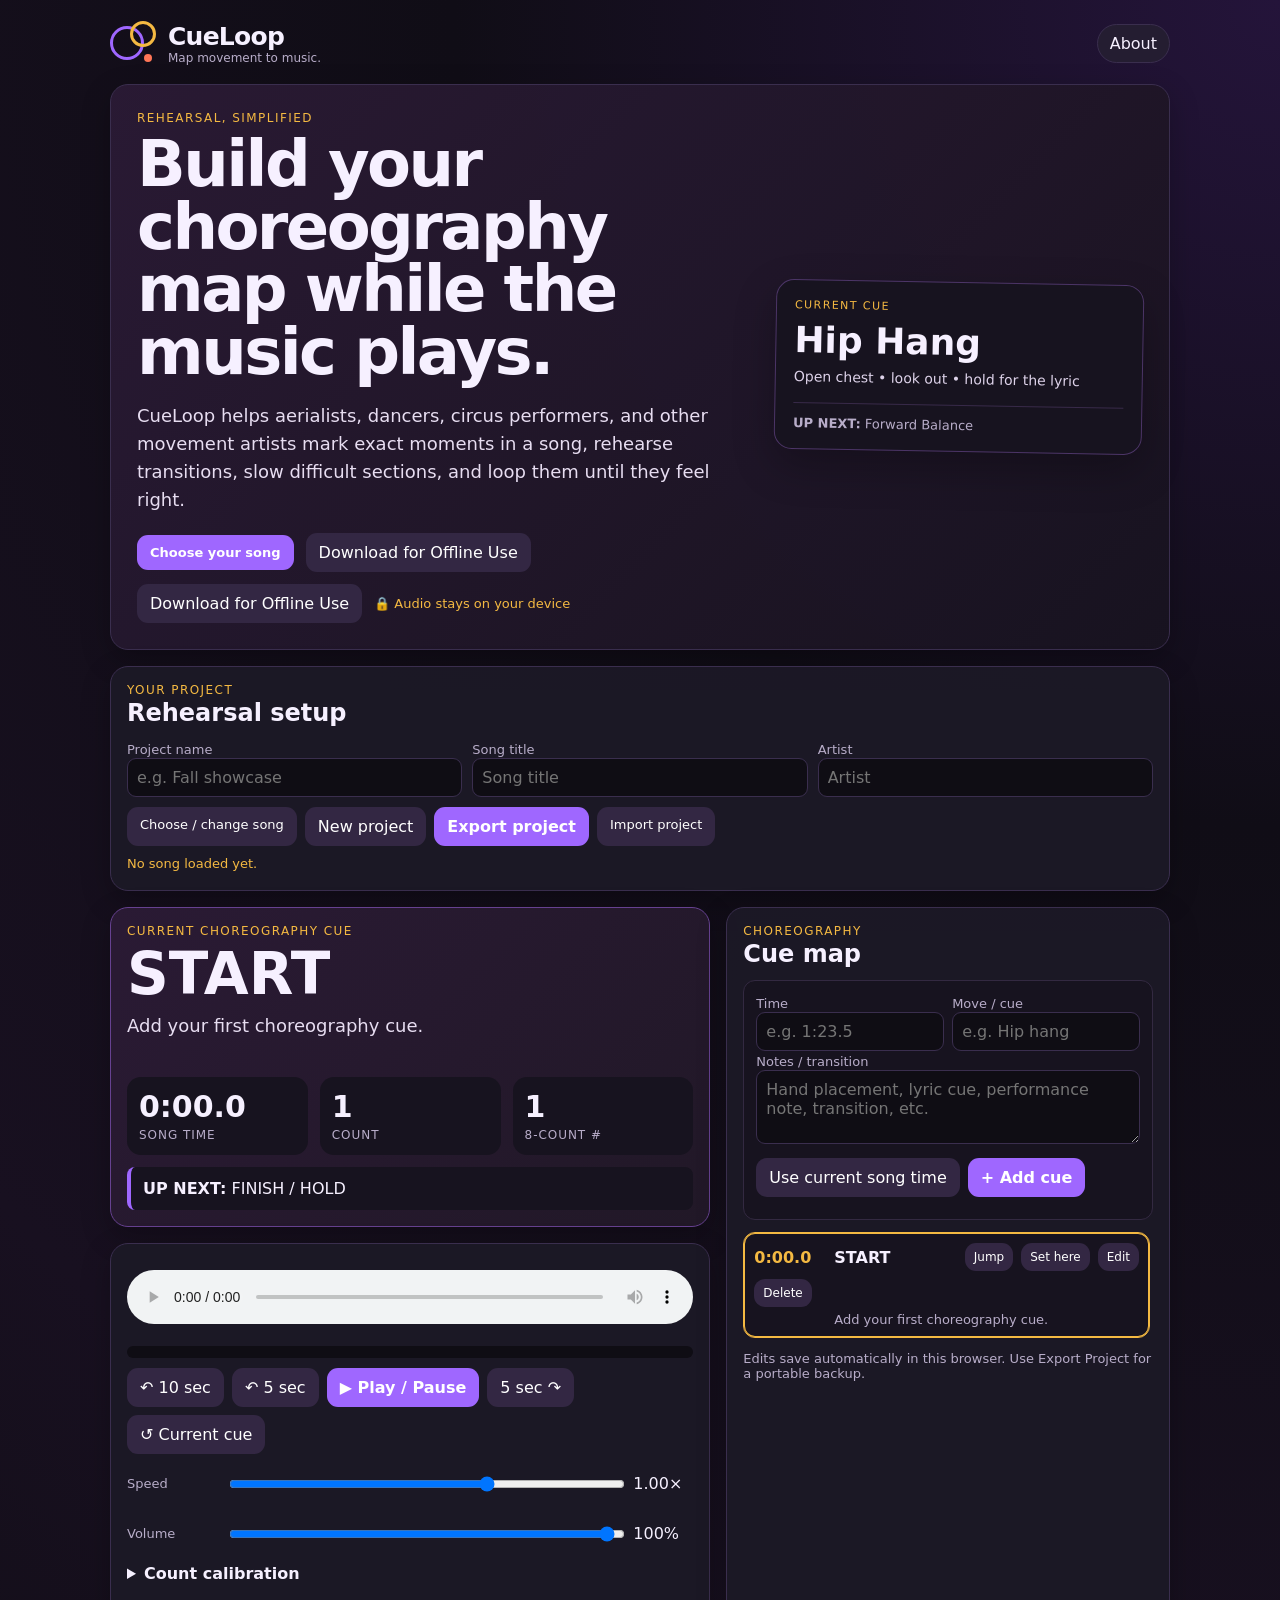
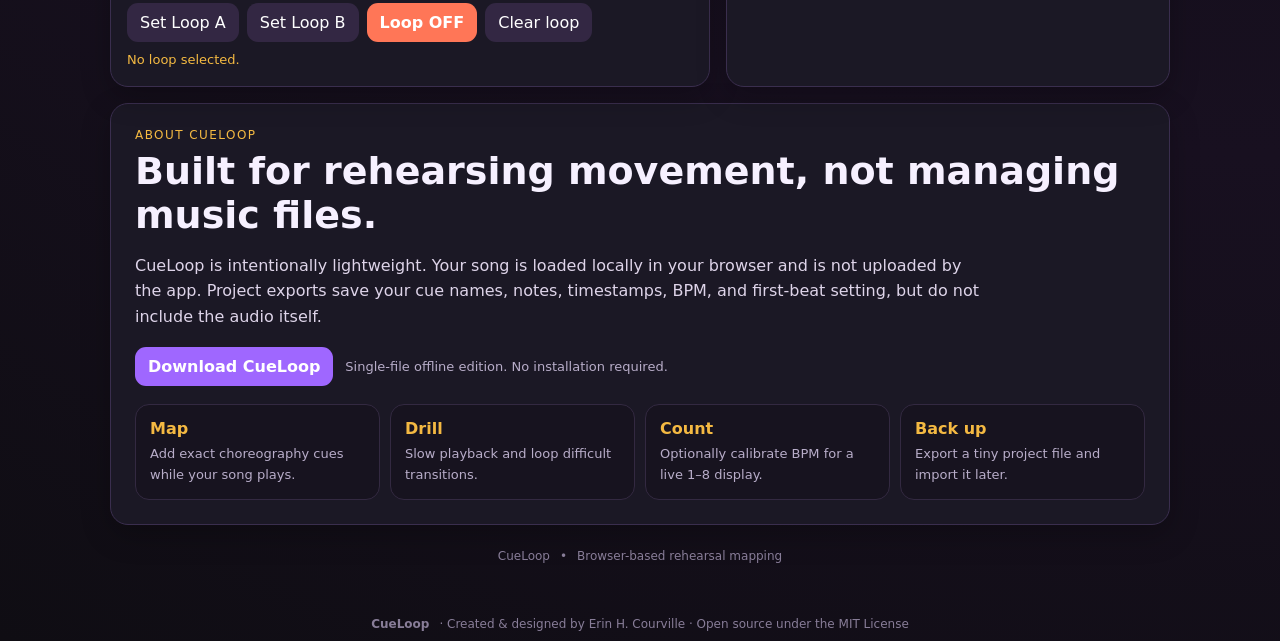
==== index.html @ 24e7c940 "Update index.html added attribution" ====
<!doctype html>
<html lang="en">
<head>
<meta charset="utf-8">
<meta name="viewport" content="width=device-width,initial-scale=1">
<meta name="theme-color" content="#17131f">
<meta name="description" content="CueLoop is a browser-based rehearsal tool for mapping choreography to music, slowing sections, and looping transitions.">
<title>CueLoop — Map movement to music</title>
<link rel="stylesheet" href="styles.css">
</head>
<body>
<div class="wrap">
  <header class="topbar">
    <div class="brand">
      <div class="brandmark" aria-hidden="true">
        <span class="ring ring1"></span>
        <span class="ring ring2"></span>
        <span class="dot"></span>
      </div>
      <div>
        <div class="brandname">CueLoop</div>
        <div class="tagline">Map movement to music.</div>
      </div>
    </div>
    <a class="aboutLink" href="#about">About</a>
  </header>

  <section class="landing card">
    <div class="landing-copy">
      <div class="eyebrow">Rehearsal, simplified</div>
      <h1>Build your choreography map while the music plays.</h1>
      <p>
        CueLoop helps aerialists, dancers, circus performers, and other movement artists
        mark exact moments in a song, rehearse transitions, slow difficult sections, and
        loop them until they feel right.
      </p>
      <div class="landing-actions">
        <label class="fileButton primary large" for="audioFile">Choose your song</label>
        <a class="fileButton large downloadButton" href="CueLoop.html" download>
  Download for Offline Use
</a>
        <a class="fileButton large downloadButton" href="CueLoop.html" download>Download for Offline Use</a>
        <span class="privacy">🔒 Audio stays on your device</span>
      </div>
    </div>
    <div class="mini-demo" aria-label="Example rehearsal cue display">
      <div class="mini-label">CURRENT CUE</div>
      <div class="mini-cue">Hip Hang</div>
      <div class="mini-note">Open chest • look out • hold for the lyric</div>
      <div class="mini-next"><b>UP NEXT:</b> Forward Balance</div>
    </div>
  </section>

  <section class="card project-card">
    <div class="sectionHeading">
      <div>
        <div class="eyebrow">Your project</div>
        <h2>Rehearsal setup</h2>
      </div>
    </div>

    <div class="project-grid">
      <div><label for="projectName">Project name</label><input id="projectName" placeholder="e.g. Fall showcase"></div>
      <div><label for="songTitle">Song title</label><input id="songTitle" placeholder="Song title"></div>
      <div><label for="artistName">Artist</label><input id="artistName" placeholder="Artist"></div>
    </div>

    <div class="controls">
      <label class="fileButton" for="audioFile">Choose / change song</label>
      <input id="audioFile" type="file" accept="audio/*">
      <button id="newProject">New project</button>
      <button id="exportProject" class="primary">Export project</button>
      <label class="fileButton" for="importProject">Import project</label>
      <input id="importProject" type="file" accept=".json,application/json">
    </div>
    <div class="status" id="projectStatus">No song loaded yet.</div>
  </section>

  <div class="grid">
    <main>
      <section class="card now">
        <div class="eyebrow">Current choreography cue</div>
        <div id="currentCue" class="currentCue">START</div>
        <div id="currentDetail" class="currentDetail">Load a song and begin mapping.</div>
        <div class="metrics">
          <div class="metric"><span id="timeNow">0:00.0</span><small>song time</small></div>
          <div class="metric"><span id="countNow">—</span><small>count</small></div>
          <div class="metric"><span id="phraseNow">—</span><small>8-count #</small></div>
        </div>
        <div class="next"><b>UP NEXT:</b> <span id="nextCue">—</span></div>
      </section>

      <section class="card">
        <audio id="audio" controls preload="metadata"></audio>
        <div class="progress"><div class="bar" id="bar"></div></div>

        <div class="controls">
          <button id="back10">↶ 10 sec</button>
          <button id="back5">↶ 5 sec</button>
          <button id="playPause" class="primary">▶ Play / Pause</button>
          <button id="fwd5">5 sec ↷</button>
          <button id="restartCue">↺ Current cue</button>
        </div>

        <div class="sliderrow">
          <label for="speed">Speed</label>
          <input id="speed" type="range" min=".5" max="1.25" step=".05" value="1">
          <span id="speedLabel">1.00×</span>
        </div>

        <div class="sliderrow">
          <label for="volume">Volume</label>
          <input id="volume" type="range" min="0" max="1" step=".05" value="1">
          <span id="volLabel">100%</span>
        </div>

        <details>
          <summary>Count calibration</summary>
          <p class="tip">Optional. Enter BPM and set the first beat to show a live count. For slow songs, use double-time BPM if that is how you count choreography.</p>
          <div class="cal-grid">
            <div><label for="bpm">BPM</label><input id="bpm" type="number" min="20" max="300" step=".1" value="120"></div>
            <div><label for="firstBeat">First beat (seconds)</label><input id="firstBeat" type="number" min="0" step=".01" value="0"></div>
          </div>
          <div class="controls"><button id="setFirstBeat">Set first beat to current time</button></div>
        </details>

        <div class="controls">
          <button id="setA">Set Loop A</button>
          <button id="setB">Set Loop B</button>
          <button id="toggleLoop" class="danger">Loop OFF</button>
          <button id="clearLoop">Clear loop</button>
        </div>
        <div class="status" id="loopStatus">No loop selected.</div>
      </section>
    </main>

    <aside class="card">
      <div class="sectionHeading">
        <div>
          <div class="eyebrow">Choreography</div>
          <h2>Cue map</h2>
        </div>
      </div>

      <div class="addForm">
        <div class="row2">
          <div><label for="newTime">Time</label><input id="newTime" placeholder="e.g. 1:23.5"></div>
          <div><label for="newName">Move / cue</label><input id="newName" placeholder="e.g. Hip hang"></div>
        </div>
        <label for="newDetail">Notes / transition</label>
        <textarea id="newDetail" placeholder="Hand placement, lyric cue, performance note, transition, etc."></textarea>
        <div class="controls">
          <button id="useCurrentTime">Use current song time</button>
          <button id="addCue" class="primary">+ Add cue</button>
        </div>
      </div>
      <div id="cueList" class="cueList"></div>
      <p class="tip">Edits save automatically in this browser. Use Export Project for a portable backup.</p>
    </aside>
  </div>

  <section id="about" class="card about">
    <div class="eyebrow">About CueLoop</div>
    <h2>Built for rehearsing movement, not managing music files.</h2>
    <p>
      CueLoop is intentionally lightweight. Your song is loaded locally in your browser and is not uploaded
      by the app. Project exports save your cue names, notes, timestamps, BPM, and first-beat setting, but do
      not include the audio itself.
    </p>
    
    <div class="aboutDownload">
      <a class="fileButton primary" href="CueLoop.html" download>Download CueLoop</a>
      <span>Single-file offline edition. No installation required.</span>
    </div>

    <div class="featureGrid">
      <div><b>Map</b><span>Add exact choreography cues while your song plays.</span></div>
      <div><b>Drill</b><span>Slow playback and loop difficult transitions.</span></div>
      <div><b>Count</b><span>Optionally calibrate BPM for a live 1–8 display.</span></div>
      <div><b>Back up</b><span>Export a tiny project file and import it later.</span></div>
    </div>
  </section>

  <footer>
    <span>CueLoop</span>
    <span>•</span>
    <span>Browser-based rehearsal mapping</span>
  </footer>
</div>
<footer class="site-footer">
  <strong>CueLoop</strong> · Created &amp; designed by Erin H. Courville ·
  Open source under the MIT License
</footer>
<script src="app.js"></script>
</body>
</html>
---- styles.css ----
:root{--bg:#110f17;--panel:#1c1826;--text:#f6f0ff;--muted:#b8adc9;--accent:#f4b942;--accent2:#9f67ff;--danger:#ff7657;--border:#3a2e4e}
*{box-sizing:border-box}
html{scroll-behavior:smooth}
body{margin:0;background:radial-gradient(circle at top right,#24143a 0,#100d16 32%,#181020 68%,#0f0d13 100%);color:var(--text);font-family:ui-sans-serif,system-ui,-apple-system,BlinkMacSystemFont,"Segoe UI",sans-serif}
.wrap{max-width:1100px;margin:auto;padding:20px}
.topbar{display:flex;align-items:center;justify-content:space-between;gap:16px;margin-bottom:18px}
.brand{display:flex;align-items:center;gap:12px}
.brandmark{width:46px;height:46px;position:relative}
.ring{position:absolute;border:3px solid var(--accent2);border-radius:50%}
.ring1{width:34px;height:34px;left:0;top:6px}
.ring2{width:26px;height:26px;right:0;top:1px;border-color:var(--accent)}
.dot{position:absolute;width:8px;height:8px;background:var(--danger);border-radius:50%;right:4px;bottom:4px}
.brandname{font-weight:900;font-size:25px;letter-spacing:-.03em}
.tagline{font-size:12px;color:var(--muted)}
.aboutLink{color:var(--text);text-decoration:none;background:#241d31;border:1px solid var(--border);padding:9px 12px;border-radius:999px}
.card{background:rgba(28,24,38,.96);border:1px solid var(--border);border-radius:18px;padding:16px;box-shadow:0 10px 30px rgba(0,0,0,.24)}
.landing{display:grid;grid-template-columns:1.25fr .75fr;gap:24px;align-items:center;padding:26px;margin-bottom:16px;background:linear-gradient(135deg,rgba(42,26,52,.98),rgba(24,19,31,.98))}
.landing h1{font-size:clamp(34px,6vw,64px);line-height:.98;letter-spacing:-.04em;margin:8px 0 14px;max-width:760px}
.landing p{font-size:18px;line-height:1.55;color:#e7ddf1;max-width:760px}
.landing-actions{display:flex;align-items:center;gap:12px;flex-wrap:wrap;margin-top:20px}
.large{padding:13px 17px}
.mini-demo{background:#17131f;border:1px solid #4c3567;border-radius:18px;padding:18px;transform:rotate(1deg);box-shadow:0 16px 40px rgba(0,0,0,.25)}
.mini-label{font-size:11px;letter-spacing:.13em;color:var(--accent)}
.mini-cue{font-size:36px;font-weight:900;margin:8px 0}
.mini-note{color:#ddd2e9;font-size:14px}
.mini-next{margin-top:18px;padding-top:12px;border-top:1px solid #382a49;color:var(--muted);font-size:13px}
.privacy{font-size:13px;color:var(--accent);white-space:nowrap}
.project-card{margin-bottom:16px}
.sectionHeading h2{margin:2px 0 12px}
.project-grid{display:grid;grid-template-columns:repeat(3,1fr);gap:10px}
.grid{display:grid;grid-template-columns:1.15fr .85fr;gap:16px}
.now{background:linear-gradient(135deg,#2a1a34,#211827);border-color:#664190;margin-bottom:16px}
.eyebrow{text-transform:uppercase;letter-spacing:.12em;font-size:12px;color:var(--accent)}
.currentCue{font-size:clamp(30px,6vw,58px);font-weight:800;line-height:1.02;margin:7px 0 10px}
.currentDetail{font-size:18px;color:#e7ddf1;min-height:48px}
.metrics{display:flex;gap:12px;flex-wrap:wrap;margin-top:14px}
.metric{flex:1;min-width:120px;background:#17131f;border-radius:14px;padding:12px}
.metric span{display:block;font-size:30px;font-weight:800}
.metric small{font-size:12px;color:var(--muted);text-transform:uppercase;letter-spacing:.08em}
.next{margin-top:12px;padding:12px;border-left:4px solid var(--accent2);background:#17131f;border-radius:8px}
audio{width:100%;margin:10px 0 8px}
button,input,textarea{font:inherit}
input,textarea{width:100%;background:#0f0d14;color:var(--text);border:1px solid var(--border);border-radius:9px;padding:9px}
textarea{min-height:74px;resize:vertical}
button,.fileButton{border:0;border-radius:11px;padding:10px 13px;background:#332743;color:white;cursor:pointer;display:inline-block}
button:hover,.fileButton:hover{filter:brightness(1.12)}
.primary{background:var(--accent2);font-weight:700}.danger{background:var(--danger);font-weight:700}
.controls{display:flex;flex-wrap:wrap;gap:8px;margin:10px 0}
input[type=file]{display:none}
.sliderrow{display:grid;grid-template-columns:90px 1fr 60px;gap:10px;align-items:center;margin:10px 0}
.progress{height:12px;background:#0f0d14;border-radius:999px;overflow:hidden;margin:10px 0}
.bar{height:100%;width:0;background:linear-gradient(90deg,var(--accent2),var(--accent))}
.status{font-size:13px;color:var(--accent);min-height:18px}.tip{font-size:13px;color:var(--muted)}
.addForm{background:#17131f;border:1px solid #332941;border-radius:12px;padding:12px;margin-bottom:12px}
.row2,.cal-grid{display:grid;grid-template-columns:1fr 1fr;gap:8px}
.cueList{display:flex;flex-direction:column;gap:8px;max-height:720px;overflow:auto;padding-right:3px}
.cue{background:#17131f;border:1px solid #332941;border-radius:12px;padding:10px}
.cue.active{border-color:var(--accent);box-shadow:0 0 0 1px var(--accent) inset}
.cueTop{display:flex;gap:8px;align-items:center;flex-wrap:wrap}.cueTime{width:72px;color:var(--accent);font-variant-numeric:tabular-nums;font-weight:700}
.cueName{flex:1;min-width:120px;font-weight:750}.cueDetail{font-size:13px;color:var(--muted);margin:5px 0 0 80px}.small{font-size:12px;padding:7px 9px}
label{font-size:13px;color:var(--muted)}summary{cursor:pointer;font-weight:700;margin:10px 0}
.about{margin-top:16px;padding:24px}
.about h2{font-size:clamp(24px,4vw,38px);margin:7px 0 10px}
.about>p{color:#ded4e9;max-width:850px;line-height:1.6}
.featureGrid{display:grid;grid-template-columns:repeat(4,1fr);gap:10px;margin-top:18px}
.featureGrid div{background:#17131f;border:1px solid #332941;border-radius:14px;padding:14px}
.featureGrid b{display:block;color:var(--accent);margin-bottom:5px}
.featureGrid span{font-size:13px;color:var(--muted);line-height:1.45}
footer{display:flex;gap:10px;justify-content:center;color:#887d98;font-size:12px;padding:24px 0 10px}
@media(max-width:840px){.grid,.landing{grid-template-columns:1fr}.mini-demo{transform:none}.featureGrid{grid-template-columns:1fr 1fr}}
@media(max-width:700px){.project-grid{grid-template-columns:1fr}.topbar{align-items:flex-start}}
@media(max-width:540px){.row2,.cal-grid,.featureGrid{grid-template-columns:1fr}.landing{padding:19px}.wrap{padding:12px}}


/* Offline download links */
.downloadButton{text-decoration:none}
.aboutDownload{display:flex;align-items:center;gap:12px;flex-wrap:wrap;margin:18px 0 4px}
.aboutDownload a{text-decoration:none}
.aboutDownload span{font-size:13px;color:var(--muted)}
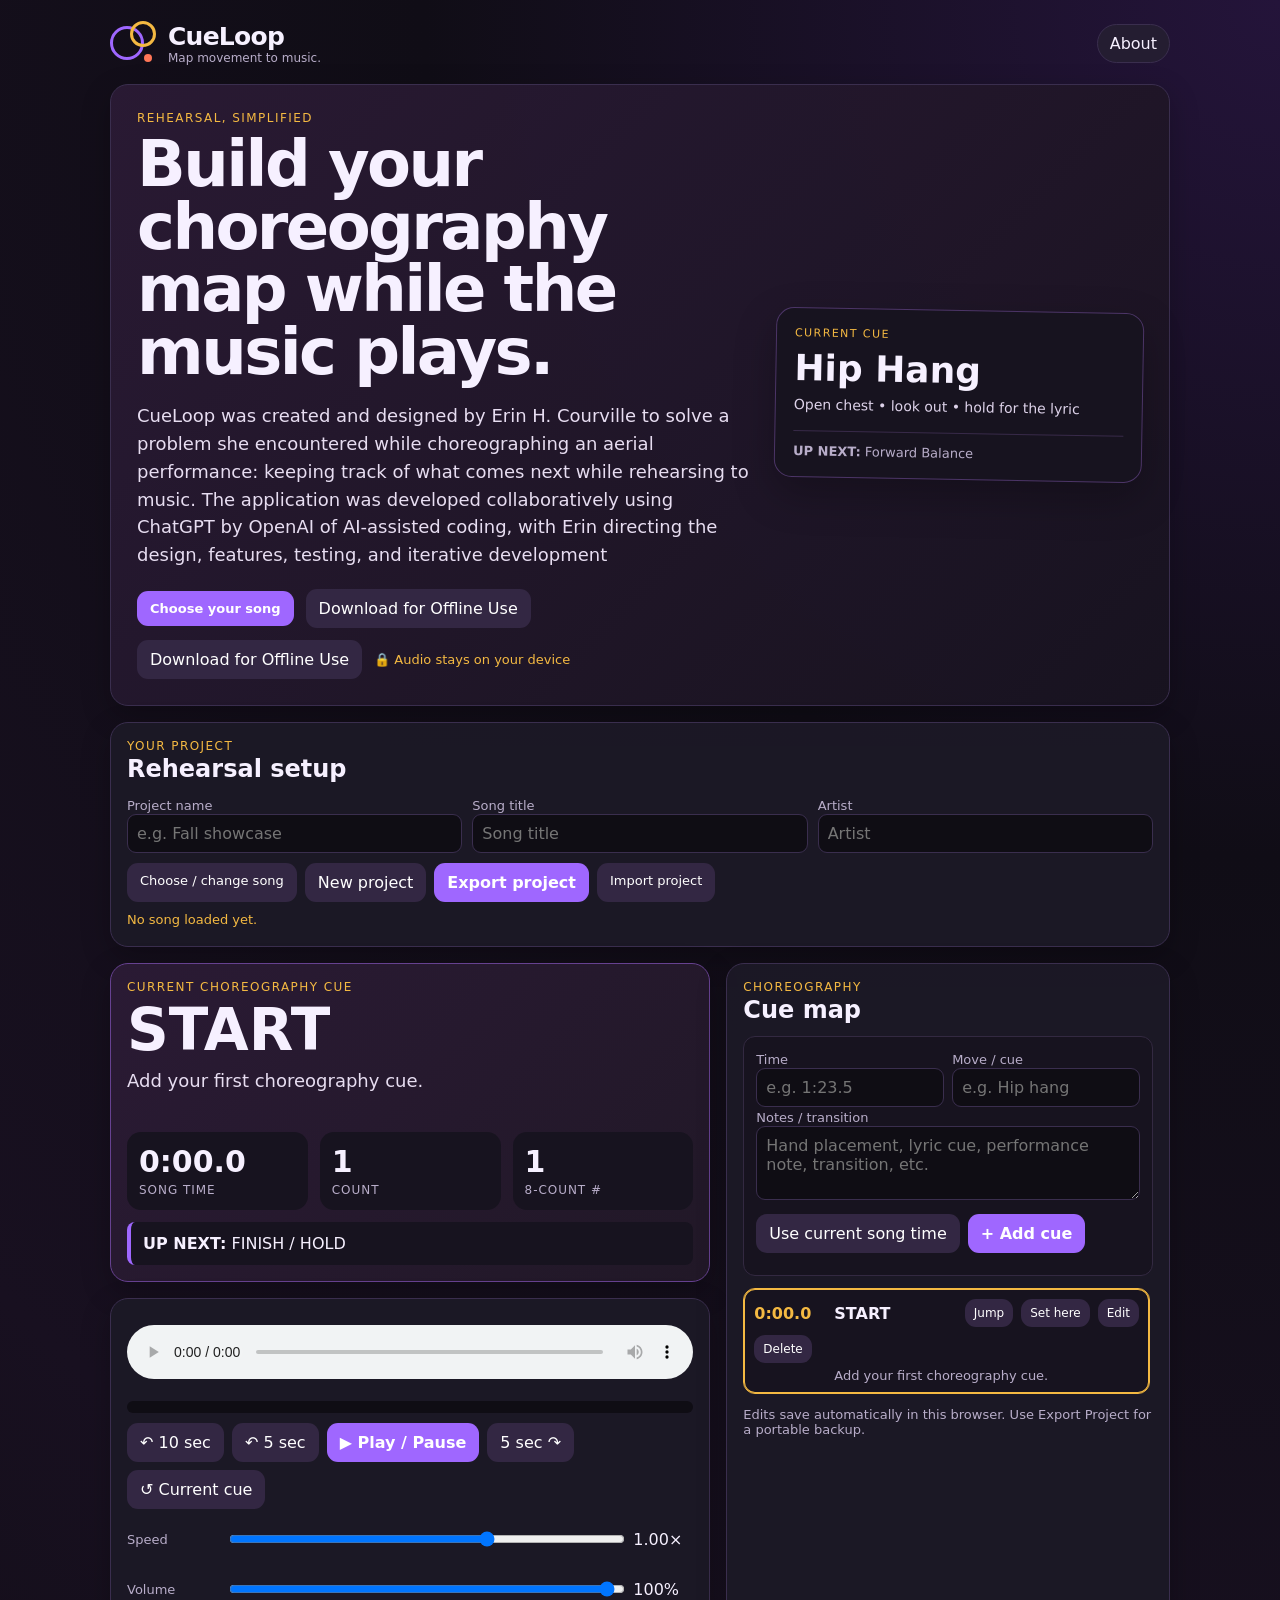
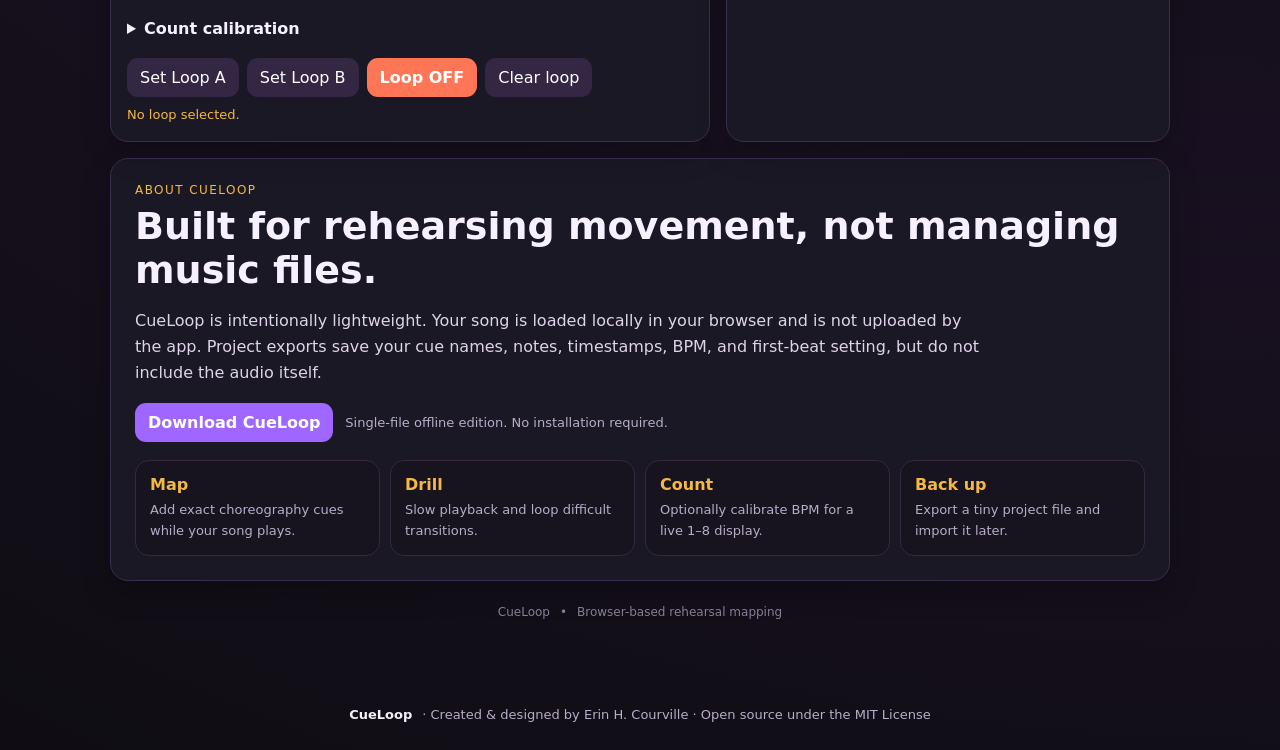
==== commit 65a4cf74: "Update index.html updated about section" ====
--- a/index.html
+++ b/index.html
@@ -30,9 +30,10 @@
       <div class="eyebrow">Rehearsal, simplified</div>
       <h1>Build your choreography map while the music plays.</h1>
       <p>
-        CueLoop helps aerialists, dancers, circus performers, and other movement artists
-        mark exact moments in a song, rehearse transitions, slow difficult sections, and
-        loop them until they feel right.
+        CueLoop was created and designed by Erin H. Courville to solve a problem she encountered while 
+        choreographing an aerial performance: keeping track of what comes next while rehearsing to music.
+        The application was developed collaboratively using ChatGPT by OpenAI of AI-assisted coding, with
+        Erin directing the design, features, testing, and iterative development
       </p>
       <div class="landing-actions">
         <label class="fileButton primary large" for="audioFile">Choose your song</label>
--- a/styles.css
+++ b/styles.css
@@ -77,3 +77,14 @@
 .aboutDownload{display:flex;align-items:center;gap:12px;flex-wrap:wrap;margin:18px 0 4px}
 .aboutDownload a{text-decoration:none}
 .aboutDownload span{font-size:13px;color:var(--muted)}
+.site-footer {
+  text-align: center;
+  padding: 28px 20px;
+  margin-top: 30px;
+  font-size: 13px;
+  color: var(--muted);
+}
+
+.site-footer strong {
+  color: var(--text);
+}
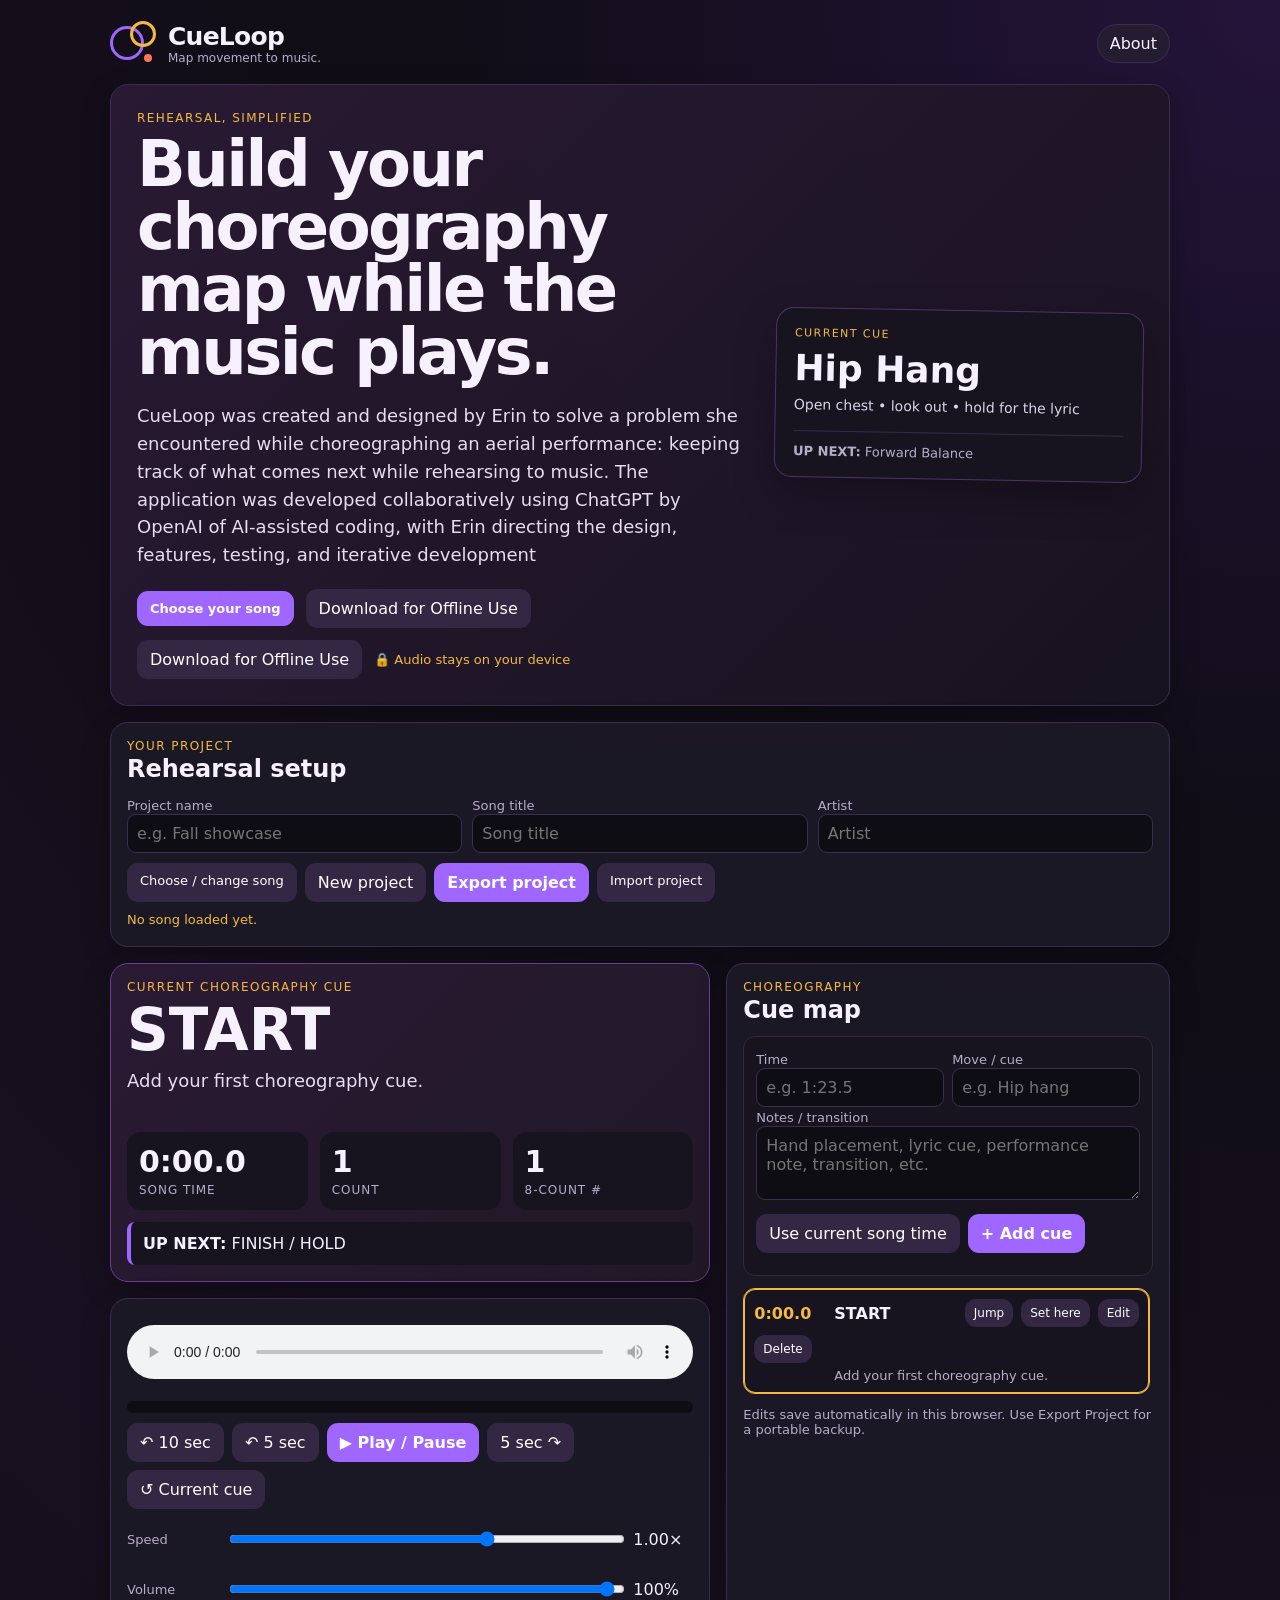
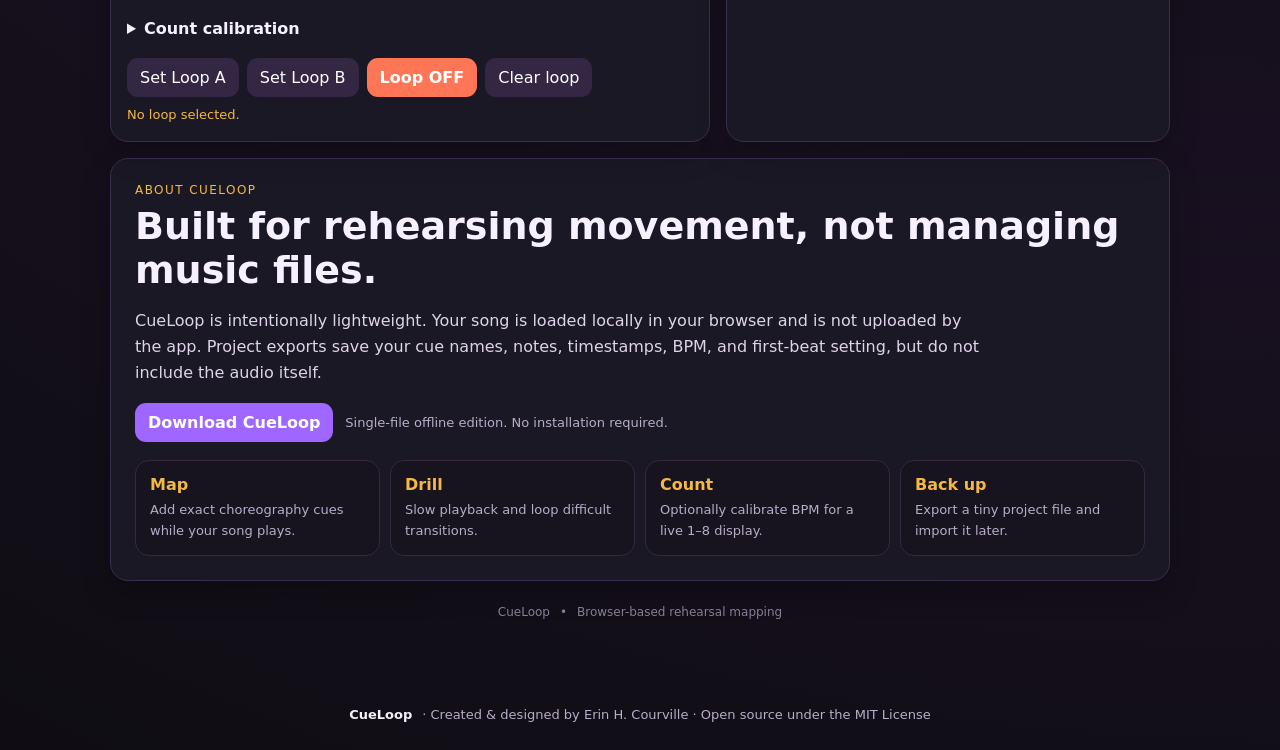
==== commit 70e1b999: "Update index.html" ====
--- a/index.html
+++ b/index.html
@@ -30,7 +30,7 @@
       <div class="eyebrow">Rehearsal, simplified</div>
       <h1>Build your choreography map while the music plays.</h1>
       <p>
-        CueLoop was created and designed by Erin H. Courville to solve a problem she encountered while 
+        CueLoop was created and designed by Erin to solve a problem she encountered while 
         choreographing an aerial performance: keeping track of what comes next while rehearsing to music.
         The application was developed collaboratively using ChatGPT by OpenAI of AI-assisted coding, with
         Erin directing the design, features, testing, and iterative development
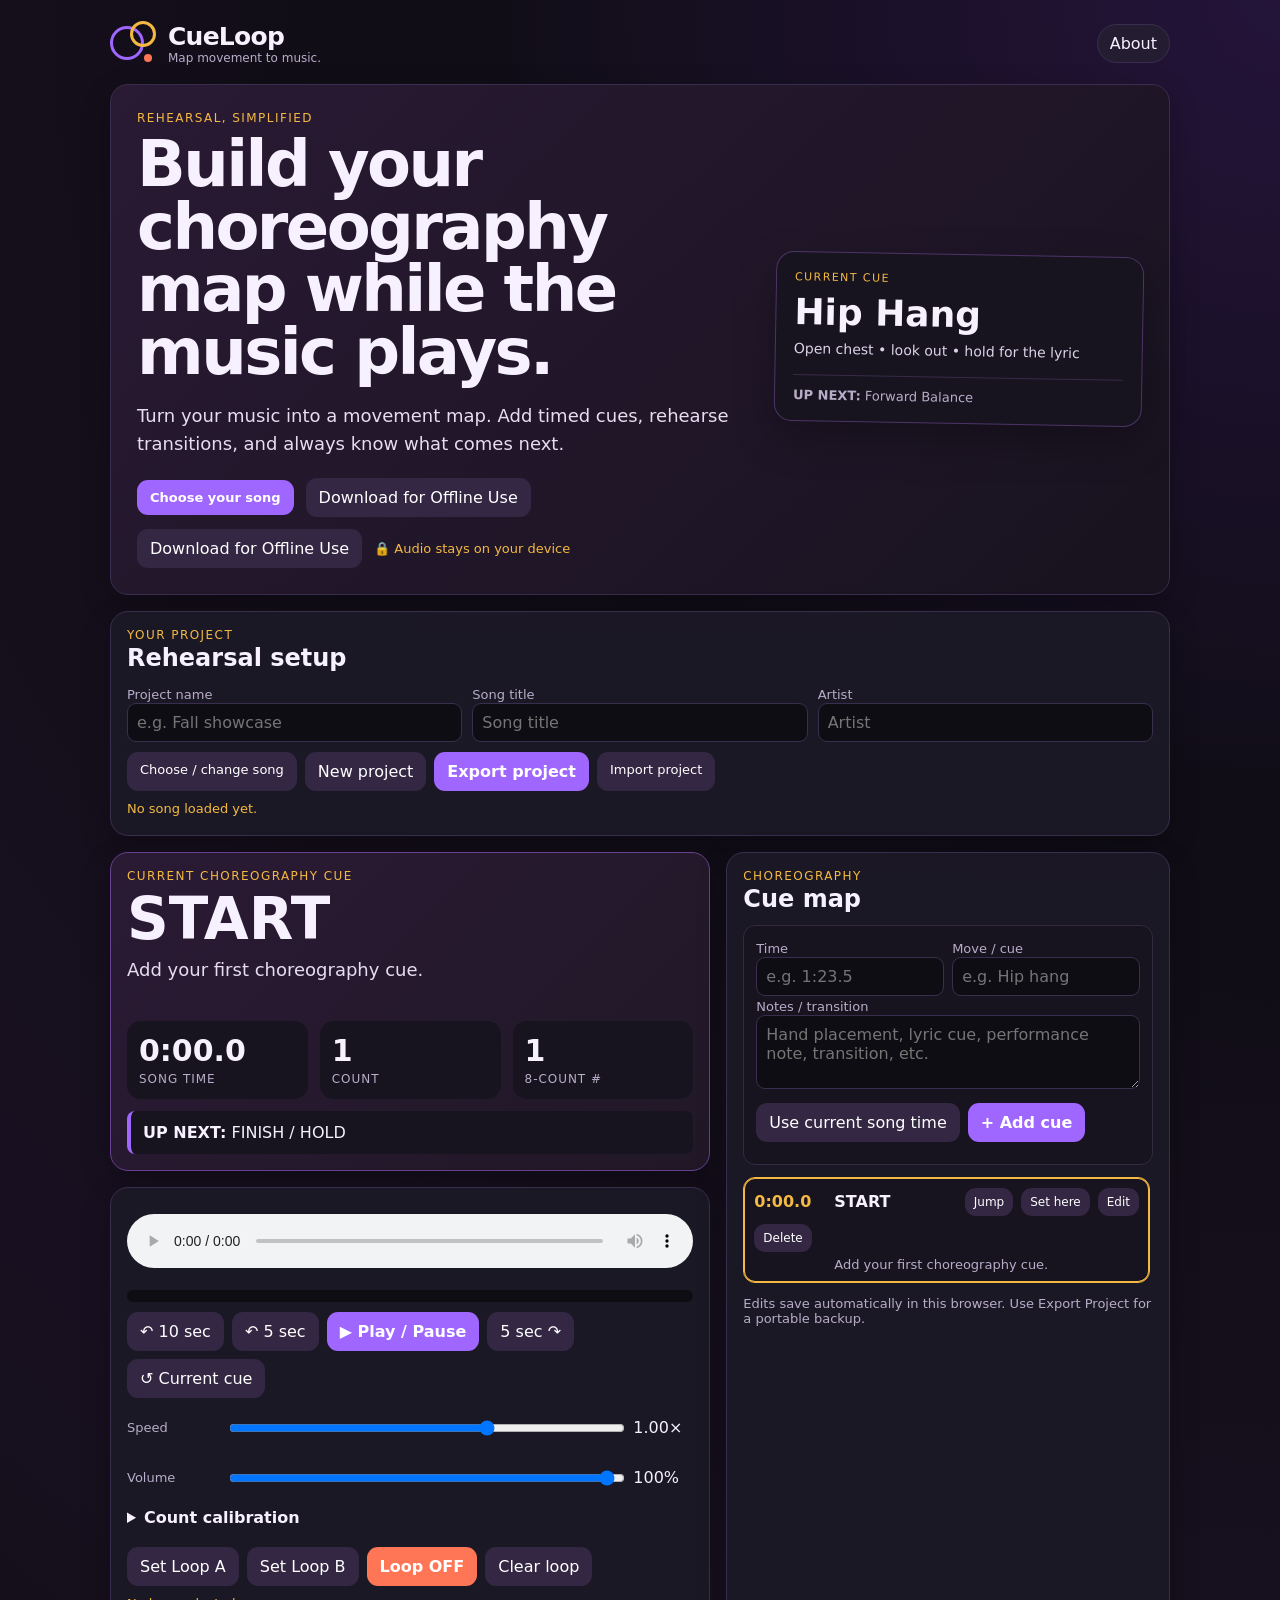
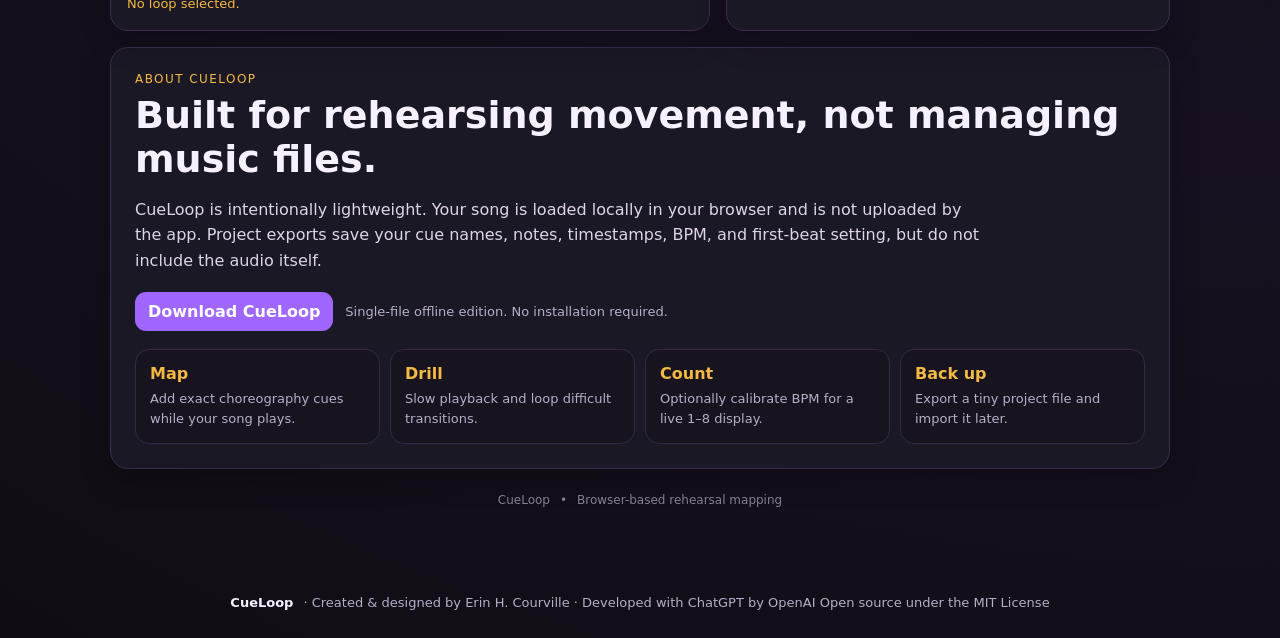
==== commit 2d4676fb: "Update index.html" ====
--- a/index.html
+++ b/index.html
@@ -30,10 +30,8 @@
       <div class="eyebrow">Rehearsal, simplified</div>
       <h1>Build your choreography map while the music plays.</h1>
       <p>
-        CueLoop was created and designed by Erin to solve a problem she encountered while 
-        choreographing an aerial performance: keeping track of what comes next while rehearsing to music.
-        The application was developed collaboratively using ChatGPT by OpenAI of AI-assisted coding, with
-        Erin directing the design, features, testing, and iterative development
+        Turn your music into a movement map. Add timed cues, rehearse transitions, and always know what
+        comes next.
       </p>
       <div class="landing-actions">
         <label class="fileButton primary large" for="audioFile">Choose your song</label>
@@ -189,7 +187,7 @@
   </footer>
 </div>
 <footer class="site-footer">
-  <strong>CueLoop</strong> · Created &amp; designed by Erin H. Courville ·
+  <strong>CueLoop</strong> · Created &amp; designed by Erin H. Courville · Developed with ChatGPT by OpenAI
   Open source under the MIT License
 </footer>
 <script src="app.js"></script>
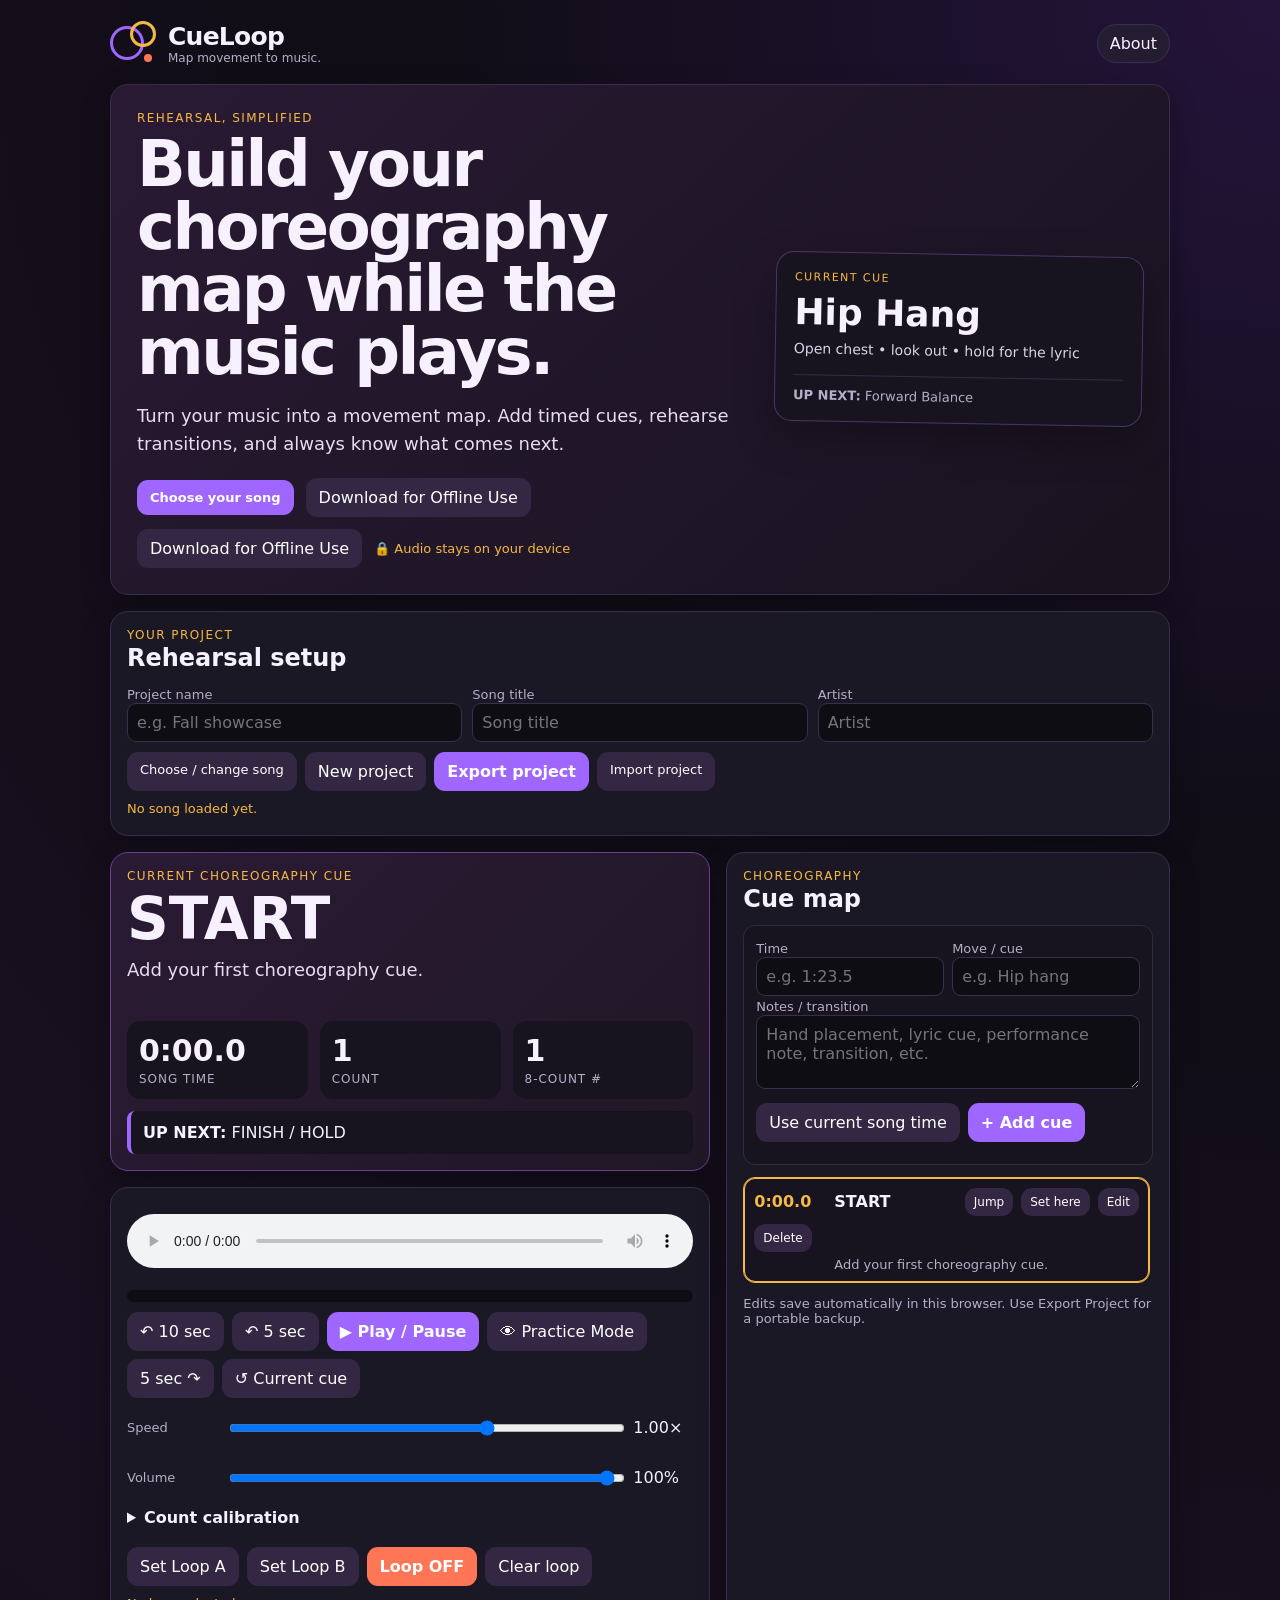
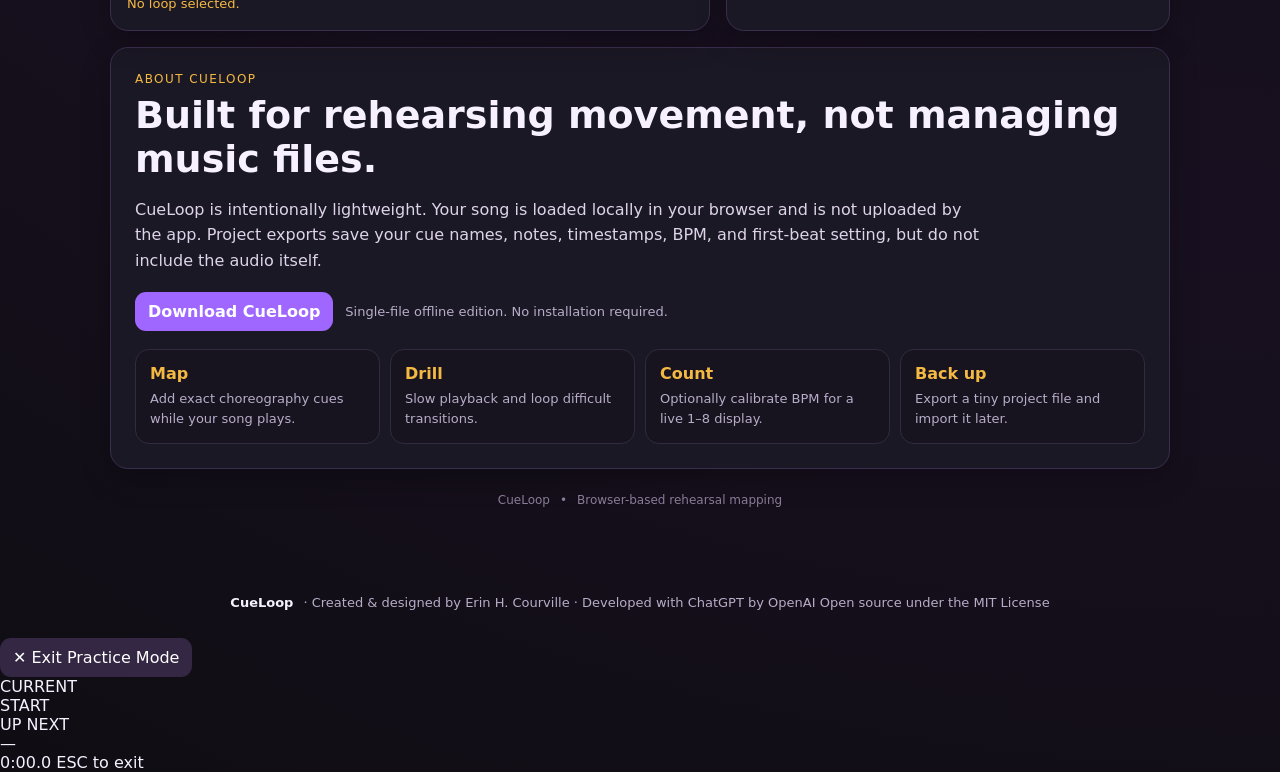
==== commit 2a6ad663: "Update index.html Added Practice Mode to make the current and next move easier to see when on appara" ====
--- a/index.html
+++ b/index.html
@@ -97,6 +97,7 @@
           <button id="back10">↶ 10 sec</button>
           <button id="back5">↶ 5 sec</button>
           <button id="playPause" class="primary">▶ Play / Pause</button>
+          <button id="practiceMode">👁 Practice Mode</button>
           <button id="fwd5">5 sec ↷</button>
           <button id="restartCue">↺ Current cue</button>
         </div>
@@ -190,6 +191,25 @@
   <strong>CueLoop</strong> · Created &amp; designed by Erin H. Courville · Developed with ChatGPT by OpenAI
   Open source under the MIT License
 </footer>
+  <section id="practiceView" class="practiceView" aria-hidden="true">
+  <button id="exitPractice" class="exitPractice">✕ Exit Practice Mode</button>
+
+  <div class="practiceContent">
+    <div class="practiceLabel">CURRENT</div>
+    <div id="practiceCurrent" class="practiceCurrent">START</div>
+    <div id="practiceDetail" class="practiceDetail"></div>
+
+    <div class="practiceDivider"></div>
+
+    <div class="practiceLabel">UP NEXT</div>
+    <div id="practiceNext" class="practiceNext">—</div>
+  </div>
+
+  <div class="practiceBottom">
+    <span id="practiceTime">0:00.0</span>
+    <span>ESC to exit</span>
+  </div>
+</section>
 <script src="app.js"></script>
 </body>
 </html>
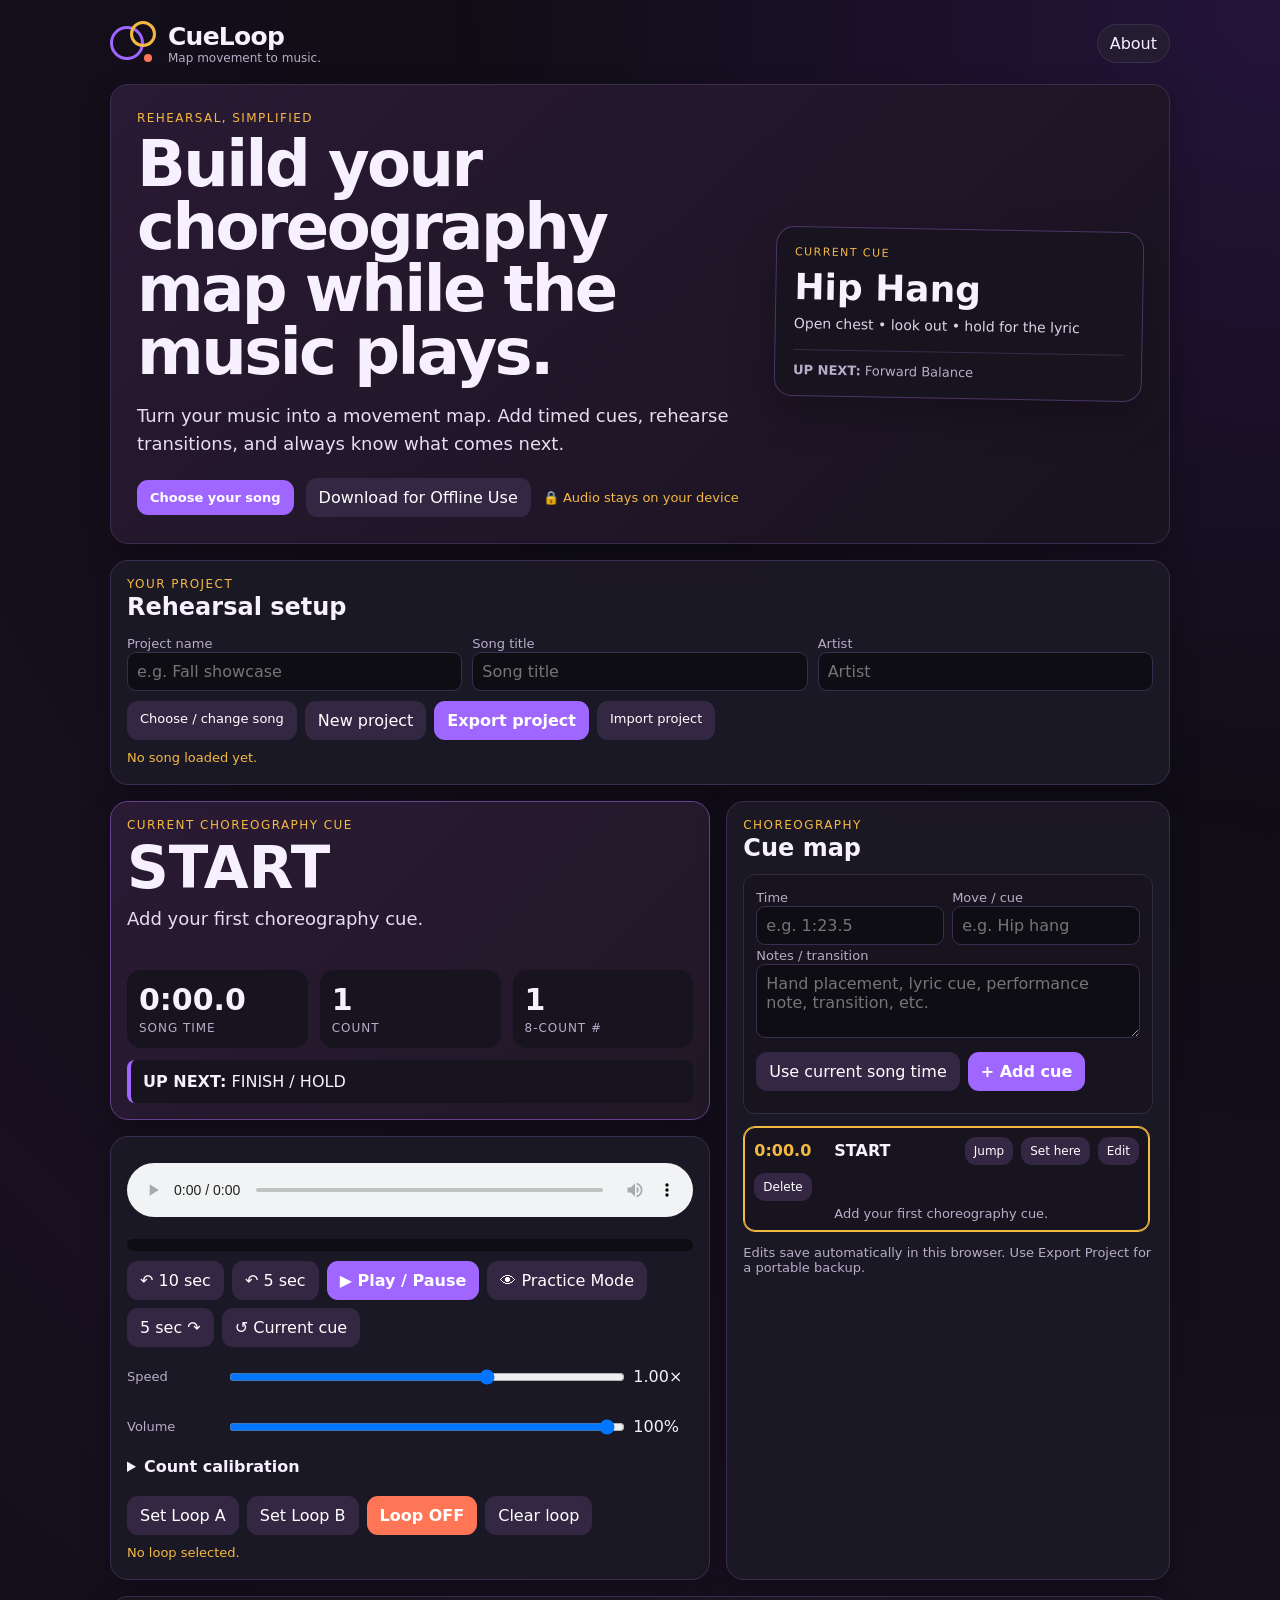
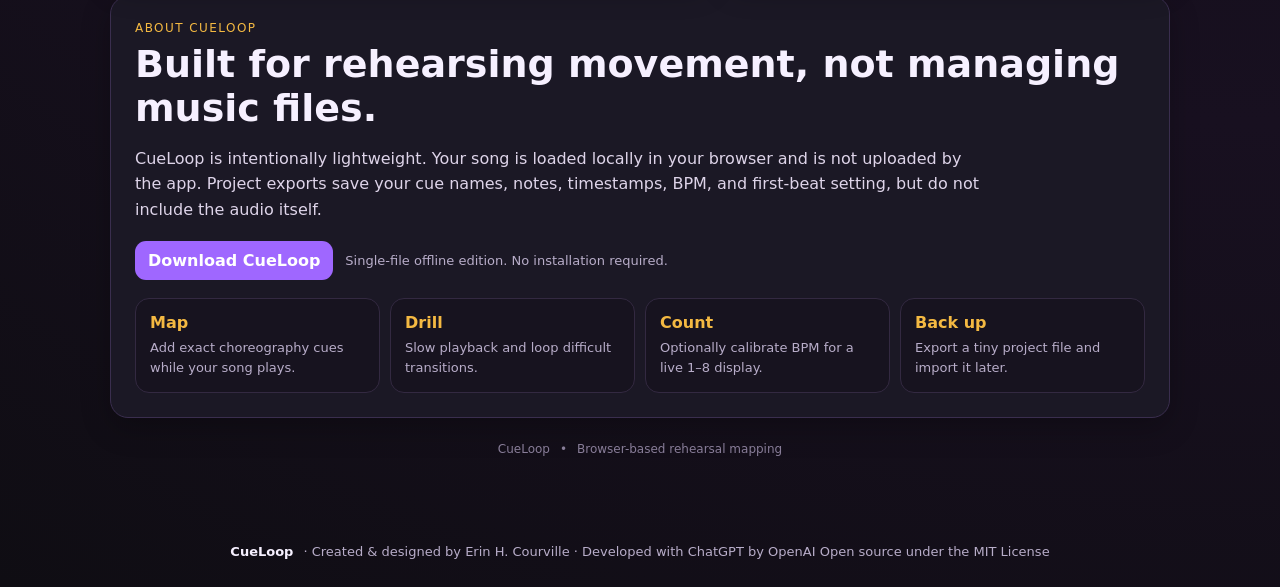
==== commit 4e1654ec: "Update index.html fixed double button issue" ====
--- a/index.html
+++ b/index.html
@@ -38,7 +38,6 @@
         <a class="fileButton large downloadButton" href="CueLoop.html" download>
   Download for Offline Use
 </a>
-        <a class="fileButton large downloadButton" href="CueLoop.html" download>Download for Offline Use</a>
         <span class="privacy">🔒 Audio stays on your device</span>
       </div>
     </div>
--- a/styles.css
+++ b/styles.css
@@ -88,3 +88,85 @@
 .site-footer strong {
   color: var(--text);
 }
+/* Practice Mode */
+.practiceView {
+  display: none;
+  position: fixed;
+  inset: 0;
+  z-index: 9999;
+  background: #0f0d13;
+  color: var(--text);
+  padding: clamp(24px, 4vw, 60px);
+  overflow: hidden;
+}
+
+.practiceView.active {
+  display: flex;
+  flex-direction: column;
+}
+
+.practiceContent {
+  flex: 1;
+  display: flex;
+  flex-direction: column;
+  justify-content: center;
+  text-align: center;
+  min-height: 0;
+}
+
+.practiceLabel {
+  color: var(--accent);
+  text-transform: uppercase;
+  letter-spacing: .18em;
+  font-size: clamp(14px, 2vw, 24px);
+  font-weight: 800;
+}
+
+.practiceCurrent {
+  font-size: clamp(64px, 11vw, 150px);
+  font-weight: 900;
+  line-height: .95;
+  letter-spacing: -.04em;
+  margin: 12px 0 18px;
+}
+
+.practiceDetail {
+  font-size: clamp(18px, 2.5vw, 34px);
+  color: #d9cfe5;
+  min-height: 1.4em;
+}
+
+.practiceDivider {
+  width: min(700px, 80%);
+  height: 1px;
+  background: var(--border);
+  margin: clamp(30px, 5vh, 60px) auto;
+}
+
+.practiceNext {
+  font-size: clamp(42px, 7vw, 100px);
+  font-weight: 800;
+  line-height: 1;
+  margin-top: 12px;
+  color: #c9b5e3;
+}
+
+.exitPractice {
+  position: absolute;
+  top: 20px;
+  right: 20px;
+  z-index: 2;
+  font-size: 16px;
+}
+
+.practiceBottom {
+  display: flex;
+  justify-content: space-between;
+  gap: 20px;
+  color: var(--muted);
+  font-size: 14px;
+}
+
+body.practice-active {
+  overflow: hidden;
+}
